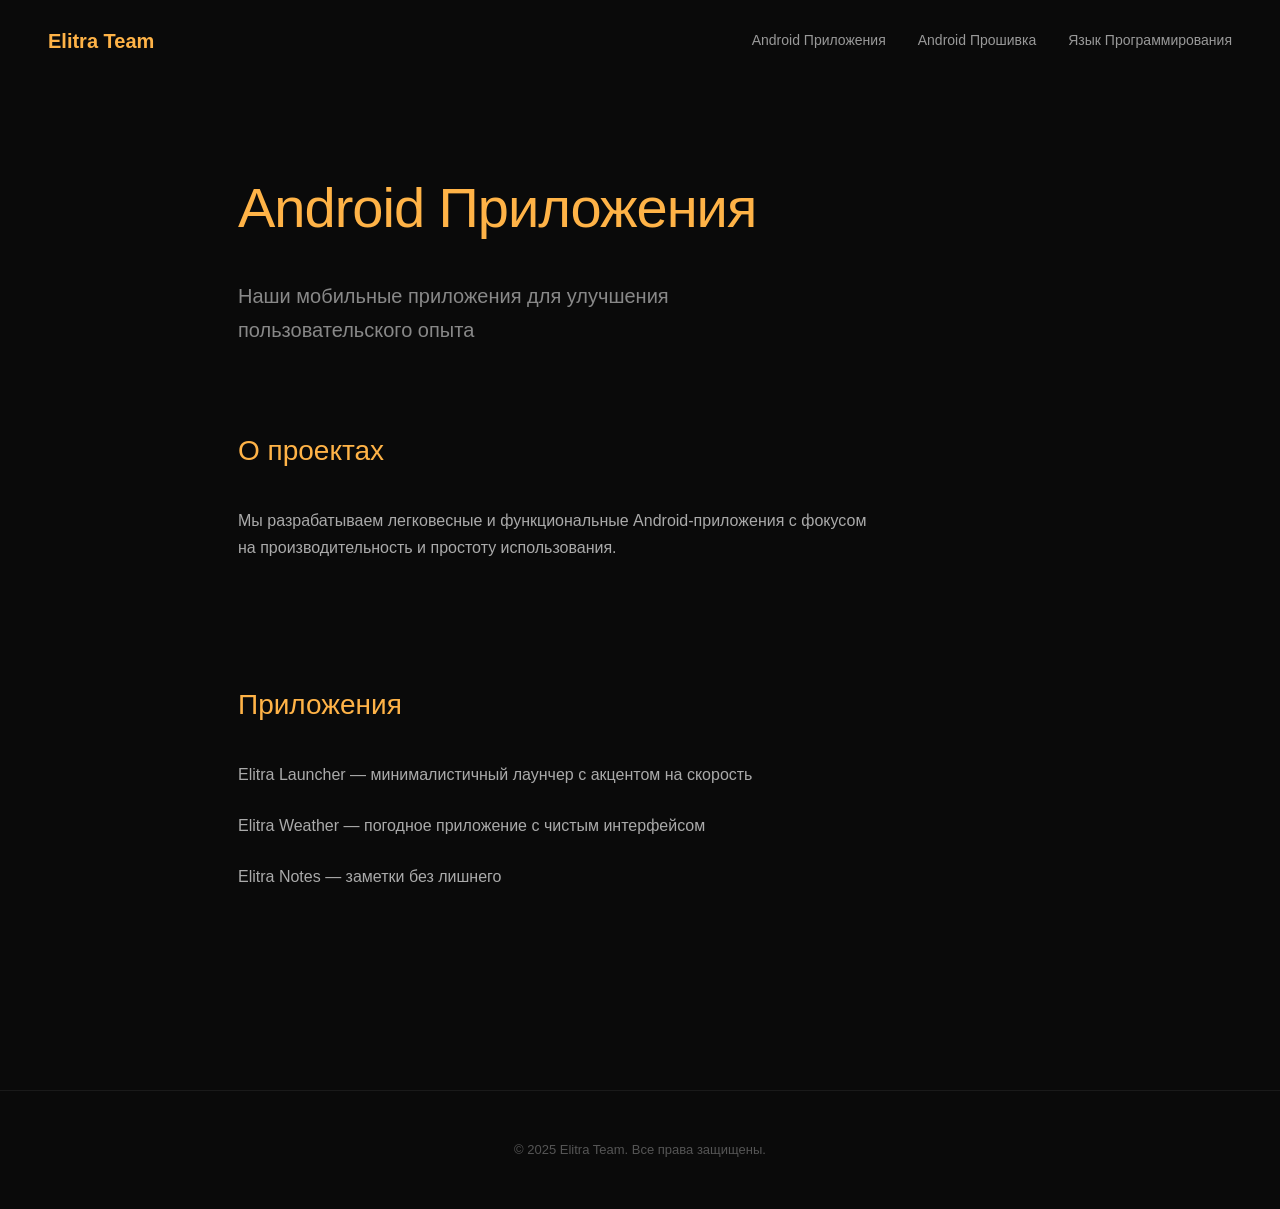
==== elitra_android-apps/index.html @ d1e47b03 "update branch" ====
<!DOCTYPE html>
<html lang="ru">
<head>
    <meta charset="UTF-8">
    <meta name="viewport" content="width=device-width, initial-scale=1.0">
    <title>Android Приложения — Elitra Team</title>
    <style>
        * {
            margin: 0;
            padding: 0;
            box-sizing: border-box;
        }

        body {
            font-family: -apple-system, BlinkMacSystemFont, 'Segoe UI', Roboto, sans-serif;
            background-color: #0a0a0a;
            color: #e0e0e0;
            line-height: 1.7;
        }

        nav {
            position: fixed;
            top: 0;
            width: 100%;
            padding: 24px 48px;
            display: flex;
            justify-content: space-between;
            align-items: center;
            background-color: #0a0a0a;
            z-index: 100;
        }

        .logo {
            font-size: 20px;
            font-weight: 600;
            color: #ffb347;
            text-decoration: none;
        }

        .nav-links {
            display: flex;
            gap: 32px;
        }

        .nav-links a {
            color: #999;
            text-decoration: none;
            font-size: 14px;
            transition: color 0.2s;
        }

        .nav-links a:hover {
            color: #ffb347;
        }

        main {
            padding: 160px 48px 80px;
            max-width: 900px;
            margin: 0 auto;
        }

        h1 {
            font-size: 56px;
            font-weight: 300;
            color: #ffb347;
            margin-bottom: 24px;
            letter-spacing: -1px;
        }

        .subtitle {
            font-size: 20px;
            color: #888;
            font-weight: 300;
            margin-bottom: 80px;
            max-width: 600px;
        }

        section {
            margin-bottom: 120px;
        }

        h2 {
            font-size: 28px;
            font-weight: 400;
            color: #ffb347;
            margin-bottom: 32px;
        }

        p {
            font-size: 16px;
            color: #aaa;
            margin-bottom: 24px;
            max-width: 650px;
            font-weight: 300;
        }

        footer {
            padding: 48px;
            text-align: center;
            color: #555;
            font-size: 13px;
            border-top: 1px solid #1a1a1a;
        }

        @media (max-width: 768px) {
            nav {
                padding: 20px 24px;
            }

            .nav-links {
                gap: 20px;
            }

            main {
                padding: 120px 24px 60px;
            }

            h1 {
                font-size: 40px;
            }

            .subtitle {
                font-size: 18px;
            }
        }
    </style>
</head>
<body>
    <nav>
        <a href="../index.html" class="logo">Elitra Team</a>
        <div class="nav-links">
            <a href="index.html">Android Приложения</a>
            <a href="../elitra_android-system/index.html">Android Прошивка</a>
            <a href="../elitra_programming-language/index.html">Язык Программирования</a>
        </div>
    </nav>

    <main>
        <h1>Android Приложения</h1>
        <p class="subtitle">Наши мобильные приложения для улучшения пользовательского опыта</p>

        <section>
            <h2>О проектах</h2>
            <p>Мы разрабатываем легковесные и функциональные Android-приложения с фокусом на производительность и простоту использования.</p>
        </section>

        <section>
            <h2>Приложения</h2>
            <p>Elitra Launcher — минималистичный лаунчер с акцентом на скорость</p>
            <p>Elitra Weather — погодное приложение с чистым интерфейсом</p>
            <p>Elitra Notes — заметки без лишнего</p>
        </section>
    </main>

    <footer>
        © 2025 Elitra Team. Все права защищены.
    </footer>
</body>
</html>
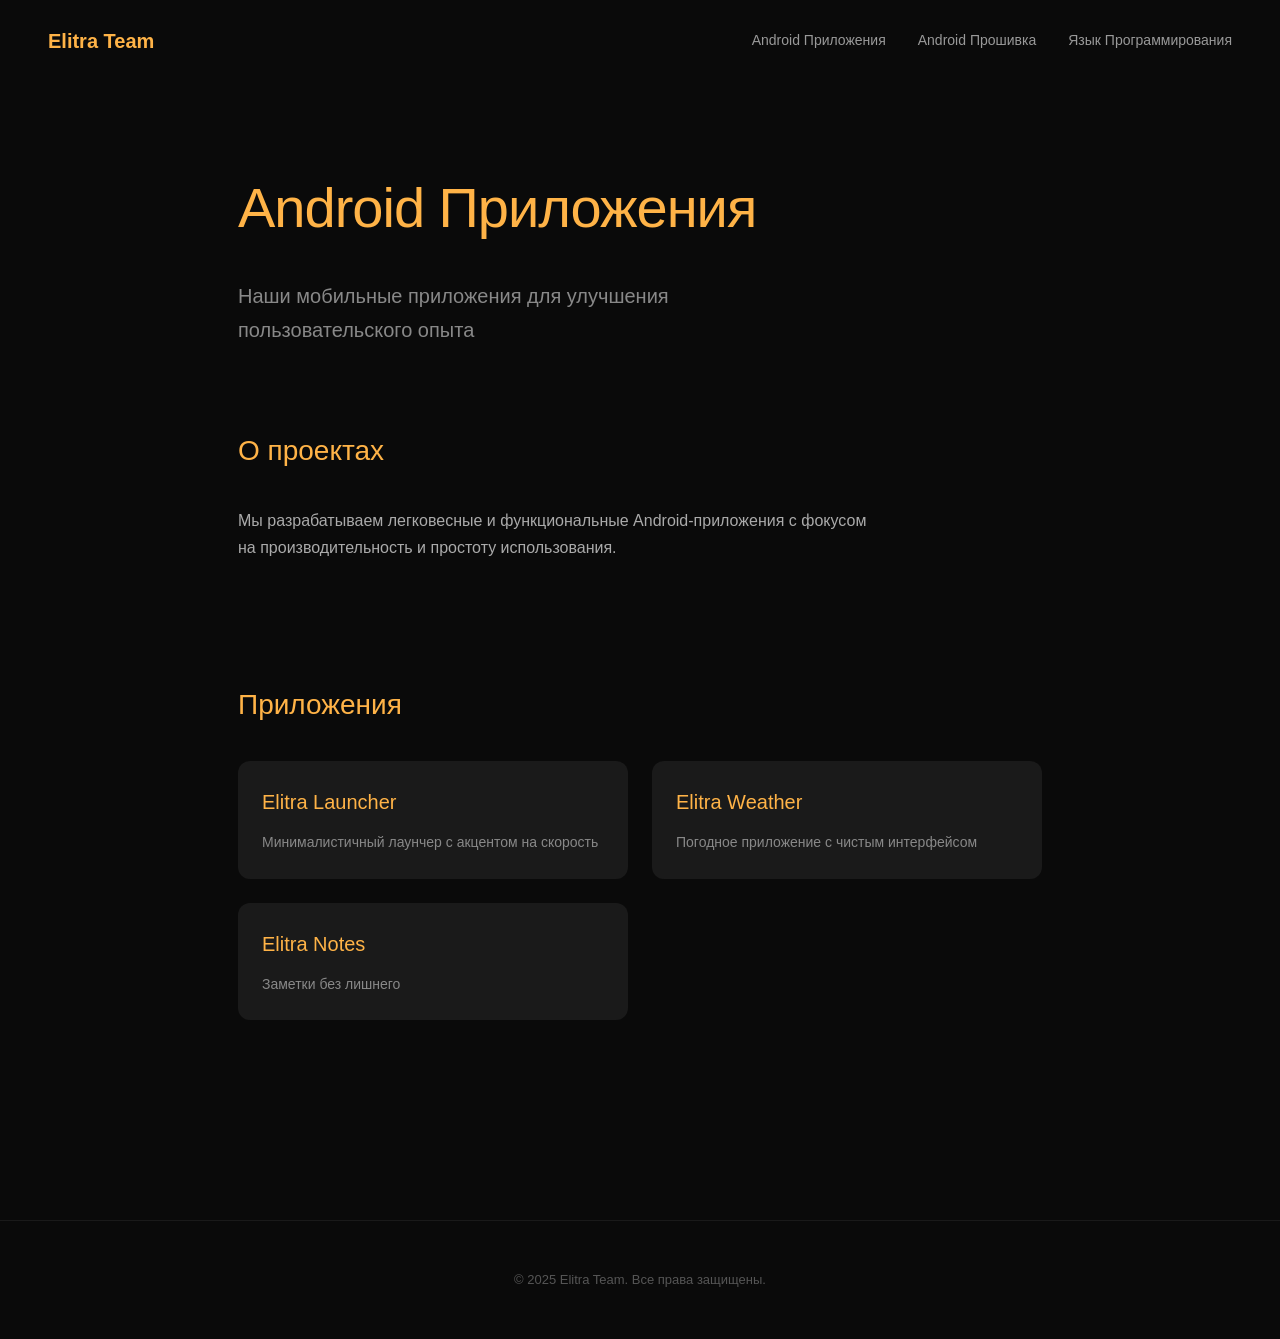
==== commit 9ec370cf: "Update website with grid layout for app catalog and development status - Modified elitra_android-app" ====
--- a/elitra_android-apps/index.html
+++ b/elitra_android-apps/index.html
@@ -94,6 +94,39 @@
             font-weight: 300;
         }
 
+        .apps-grid {
+            display: grid;
+            grid-template-columns: repeat(auto-fill, minmax(280px, 1fr));
+            gap: 24px;
+            margin-top: 32px;
+        }
+
+        .app-card {
+            background-color: #1a1a1a;
+            border-radius: 12px;
+            padding: 24px;
+            transition: transform 0.2s, box-shadow 0.2s;
+        }
+
+        .app-card:hover {
+            transform: translateY(-4px);
+            box-shadow: 0 8px 24px rgba(255, 179, 71, 0.1);
+        }
+
+        .app-card h3 {
+            font-size: 20px;
+            font-weight: 500;
+            color: #ffb347;
+            margin-bottom: 12px;
+        }
+
+        .app-card p {
+            font-size: 14px;
+            color: #888;
+            margin-bottom: 0;
+            max-width: none;
+        }
+
         footer {
             padding: 48px;
             text-align: center;
@@ -146,9 +179,20 @@
 
         <section>
             <h2>Приложения</h2>
-            <p>Elitra Launcher — минималистичный лаунчер с акцентом на скорость</p>
-            <p>Elitra Weather — погодное приложение с чистым интерфейсом</p>
-            <p>Elitra Notes — заметки без лишнего</p>
+            <div class="apps-grid">
+                <div class="app-card">
+                    <h3>Elitra Launcher</h3>
+                    <p>Минималистичный лаунчер с акцентом на скорость</p>
+                </div>
+                <div class="app-card">
+                    <h3>Elitra Weather</h3>
+                    <p>Погодное приложение с чистым интерфейсом</p>
+                </div>
+                <div class="app-card">
+                    <h3>Elitra Notes</h3>
+                    <p>Заметки без лишнего</p>
+                </div>
+            </div>
         </section>
     </main>
 
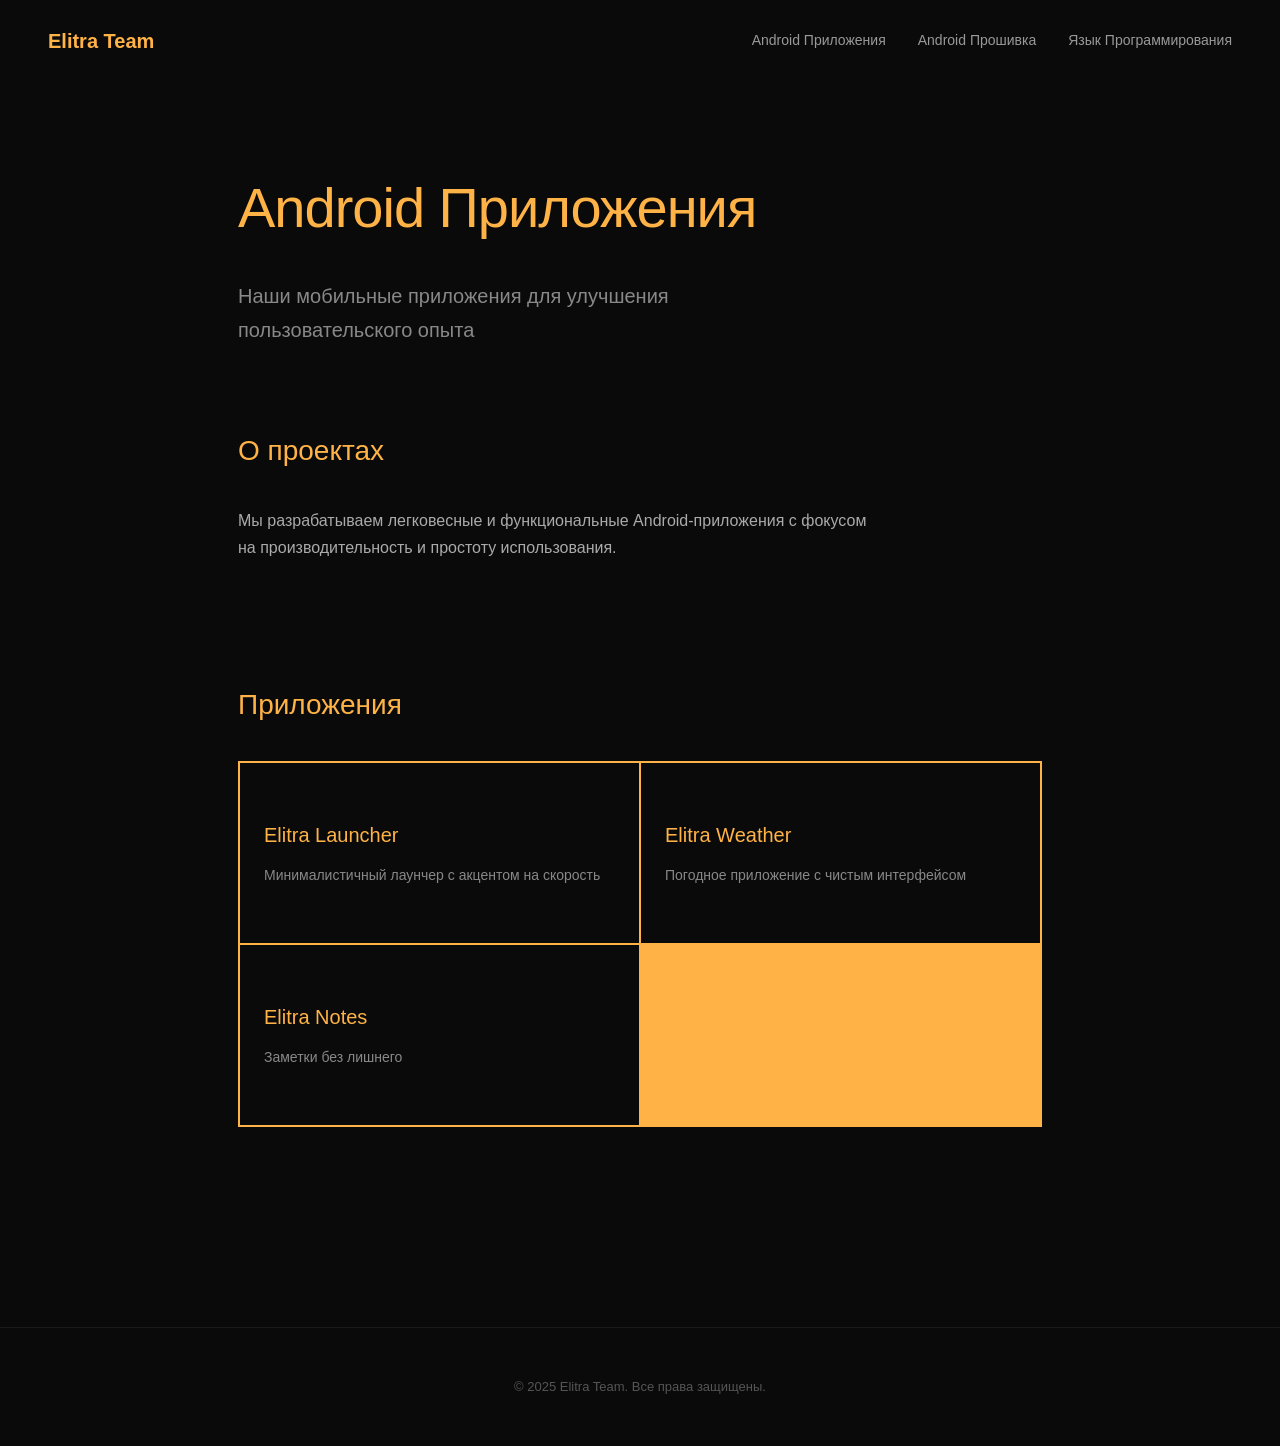
==== commit 0224b804: "update branch" ====
--- a/elitra_android-apps/index.html
+++ b/elitra_android-apps/index.html
@@ -97,30 +97,29 @@
         .apps-grid {
             display: grid;
             grid-template-columns: repeat(auto-fill, minmax(280px, 1fr));
-            gap: 24px;
+            gap: 2px;
             margin-top: 32px;
-        }
-
-        .app-card {
-            background-color: #1a1a1a;
-            border-radius: 12px;
-            padding: 24px;
-            transition: transform 0.2s, box-shadow 0.2s;
-        }
-
-        .app-card:hover {
-            transform: translateY(-4px);
-            box-shadow: 0 8px 24px rgba(255, 179, 71, 0.1);
-        }
-
-        .app-card h3 {
+            background-color: #ffb347;
+            border: 2px solid #ffb347;
+        }
+
+        .app-item {
+            background-color: #0a0a0a;
+            padding: 32px 24px;
+            min-height: 180px;
+            display: flex;
+            flex-direction: column;
+            justify-content: center;
+        }
+
+        .app-item h3 {
             font-size: 20px;
             font-weight: 500;
             color: #ffb347;
             margin-bottom: 12px;
         }
 
-        .app-card p {
+        .app-item p {
             font-size: 14px;
             color: #888;
             margin-bottom: 0;
@@ -180,15 +179,15 @@
         <section>
             <h2>Приложения</h2>
             <div class="apps-grid">
-                <div class="app-card">
+                <div class="app-item">
                     <h3>Elitra Launcher</h3>
                     <p>Минималистичный лаунчер с акцентом на скорость</p>
                 </div>
-                <div class="app-card">
+                <div class="app-item">
                     <h3>Elitra Weather</h3>
                     <p>Погодное приложение с чистым интерфейсом</p>
                 </div>
-                <div class="app-card">
+                <div class="app-item">
                     <h3>Elitra Notes</h3>
                     <p>Заметки без лишнего</p>
                 </div>
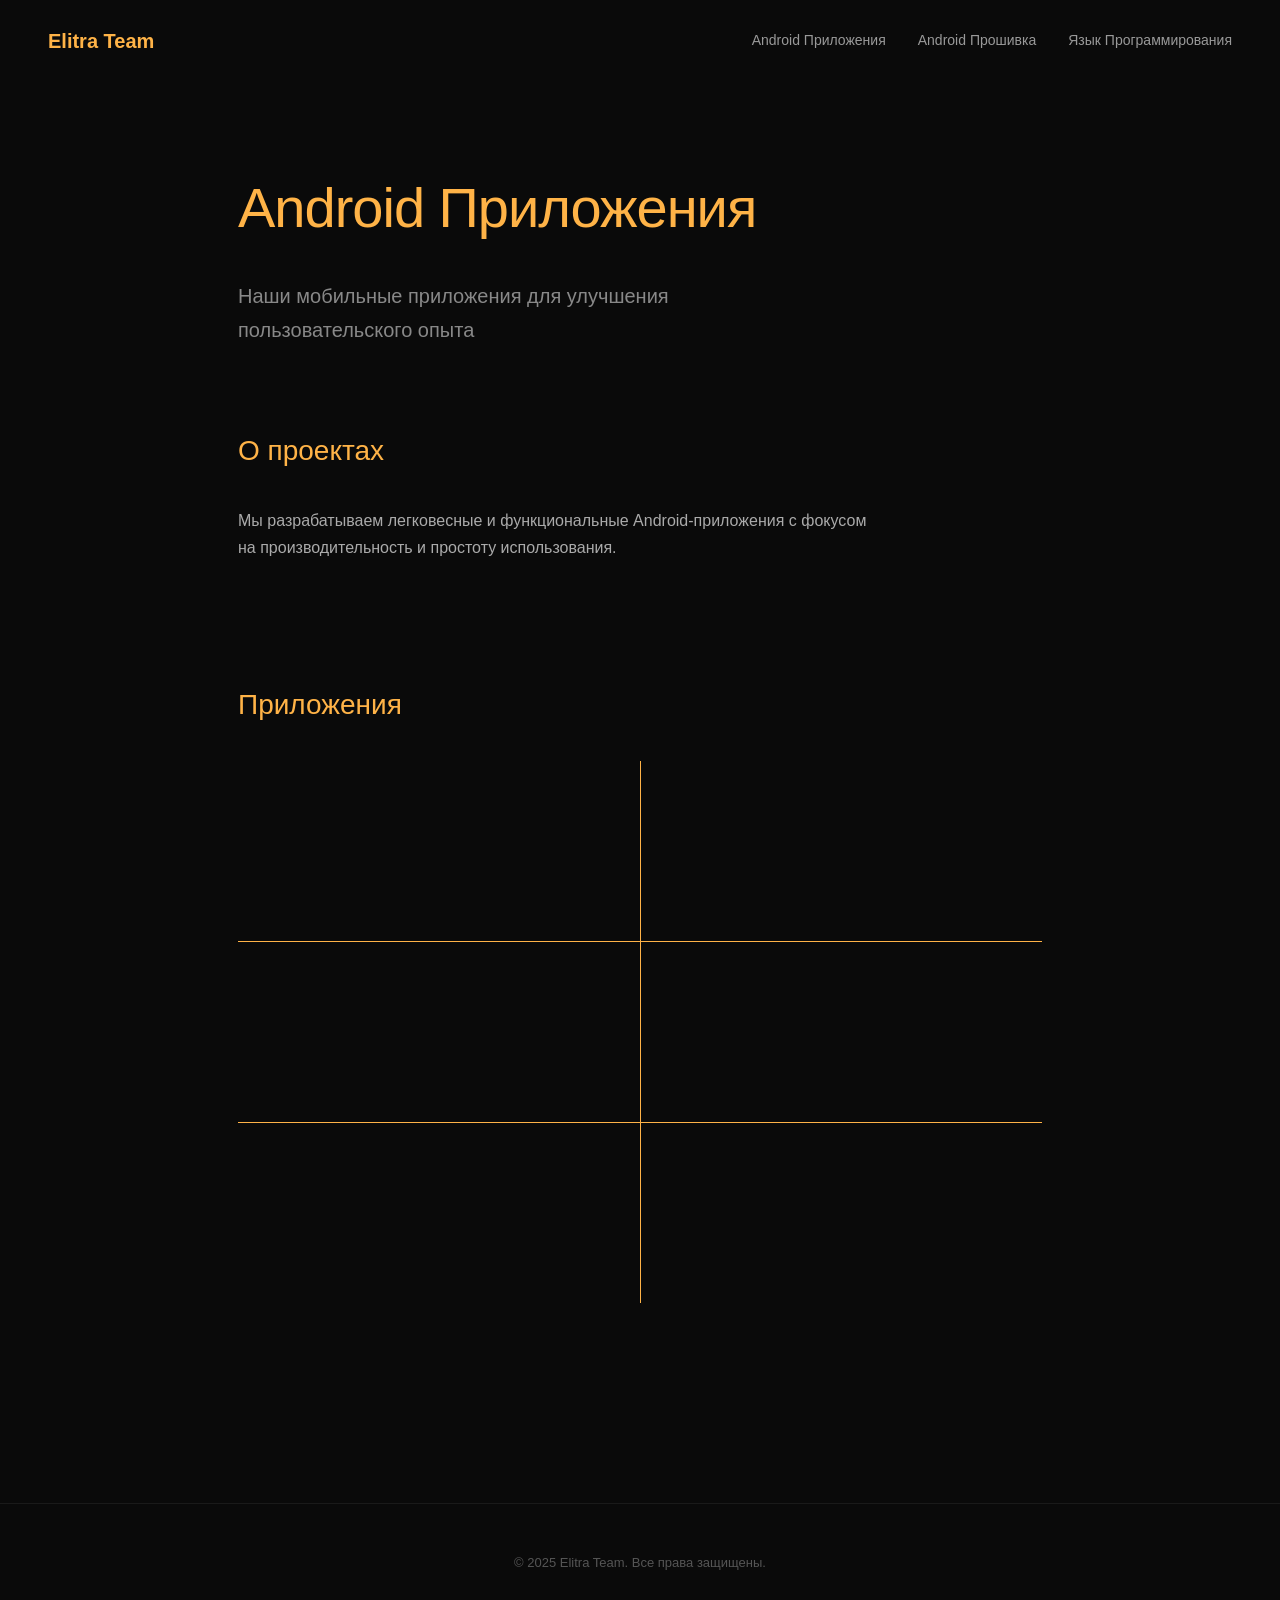
==== commit f5c3e39a: "update branch" ====
--- a/elitra_android-apps/index.html
+++ b/elitra_android-apps/index.html
@@ -97,10 +97,9 @@
         .apps-grid {
             display: grid;
             grid-template-columns: repeat(auto-fill, minmax(280px, 1fr));
-            gap: 2px;
+            gap: 1px;
             margin-top: 32px;
             background-color: #ffb347;
-            border: 2px solid #ffb347;
         }
 
         .app-item {
@@ -110,20 +109,6 @@
             display: flex;
             flex-direction: column;
             justify-content: center;
-        }
-
-        .app-item h3 {
-            font-size: 20px;
-            font-weight: 500;
-            color: #ffb347;
-            margin-bottom: 12px;
-        }
-
-        .app-item p {
-            font-size: 14px;
-            color: #888;
-            margin-bottom: 0;
-            max-width: none;
         }
 
         footer {
@@ -179,18 +164,12 @@
         <section>
             <h2>Приложения</h2>
             <div class="apps-grid">
-                <div class="app-item">
-                    <h3>Elitra Launcher</h3>
-                    <p>Минималистичный лаунчер с акцентом на скорость</p>
-                </div>
-                <div class="app-item">
-                    <h3>Elitra Weather</h3>
-                    <p>Погодное приложение с чистым интерфейсом</p>
-                </div>
-                <div class="app-item">
-                    <h3>Elitra Notes</h3>
-                    <p>Заметки без лишнего</p>
-                </div>
+                <div class="app-item"></div>
+                <div class="app-item"></div>
+                <div class="app-item"></div>
+                <div class="app-item"></div>
+                <div class="app-item"></div>
+                <div class="app-item"></div>
             </div>
         </section>
     </main>
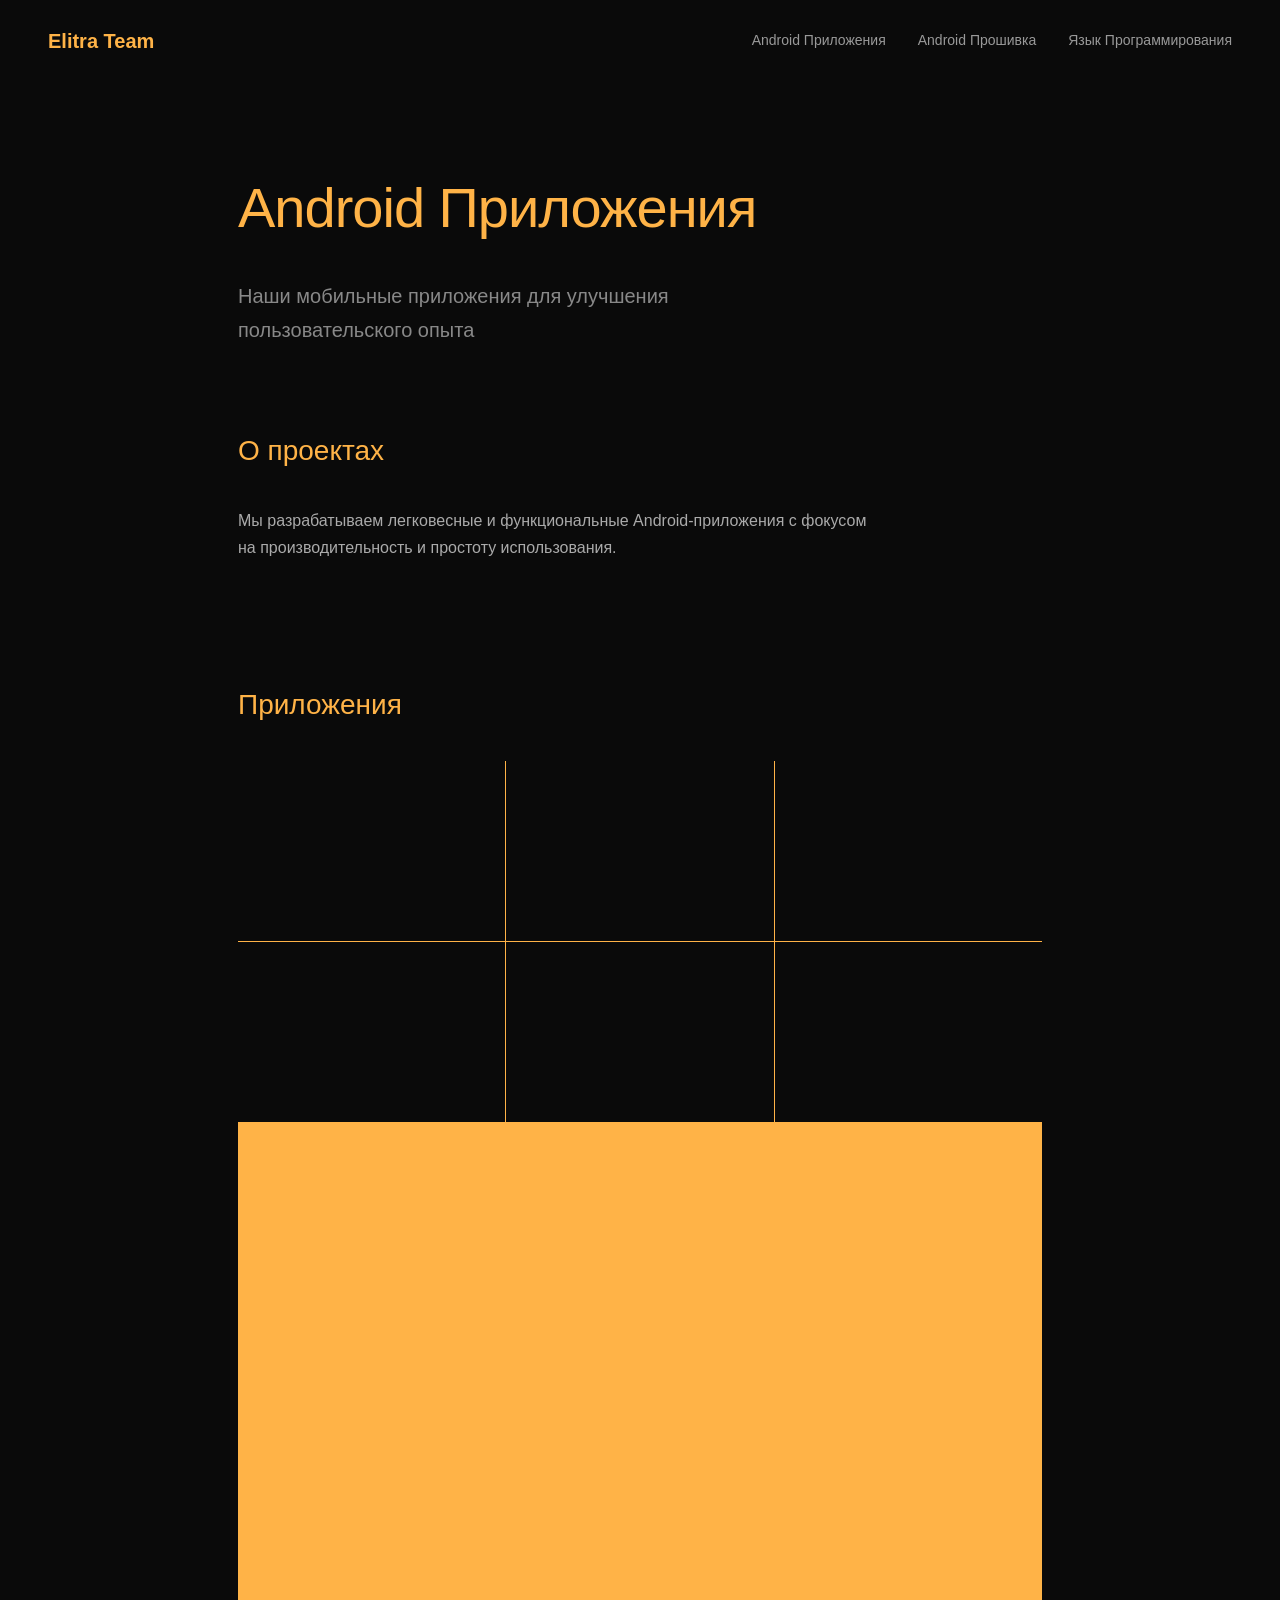
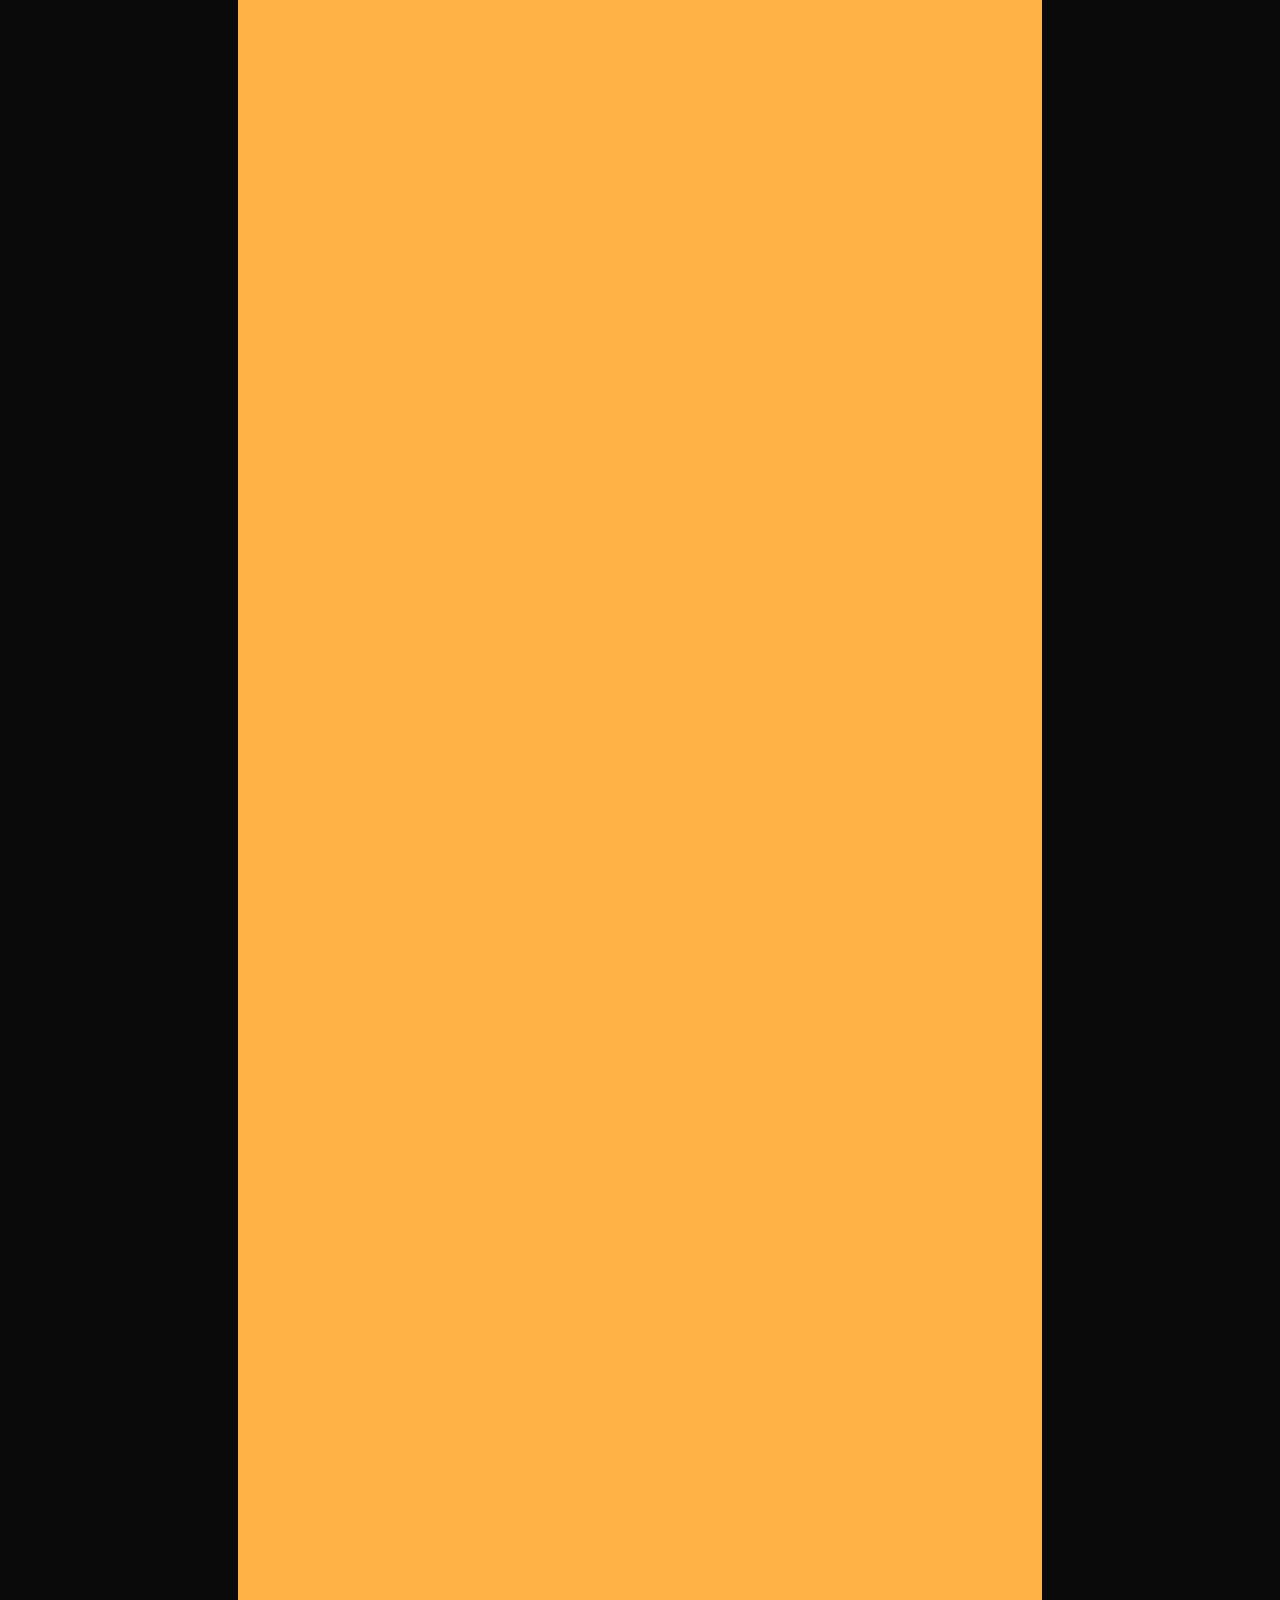
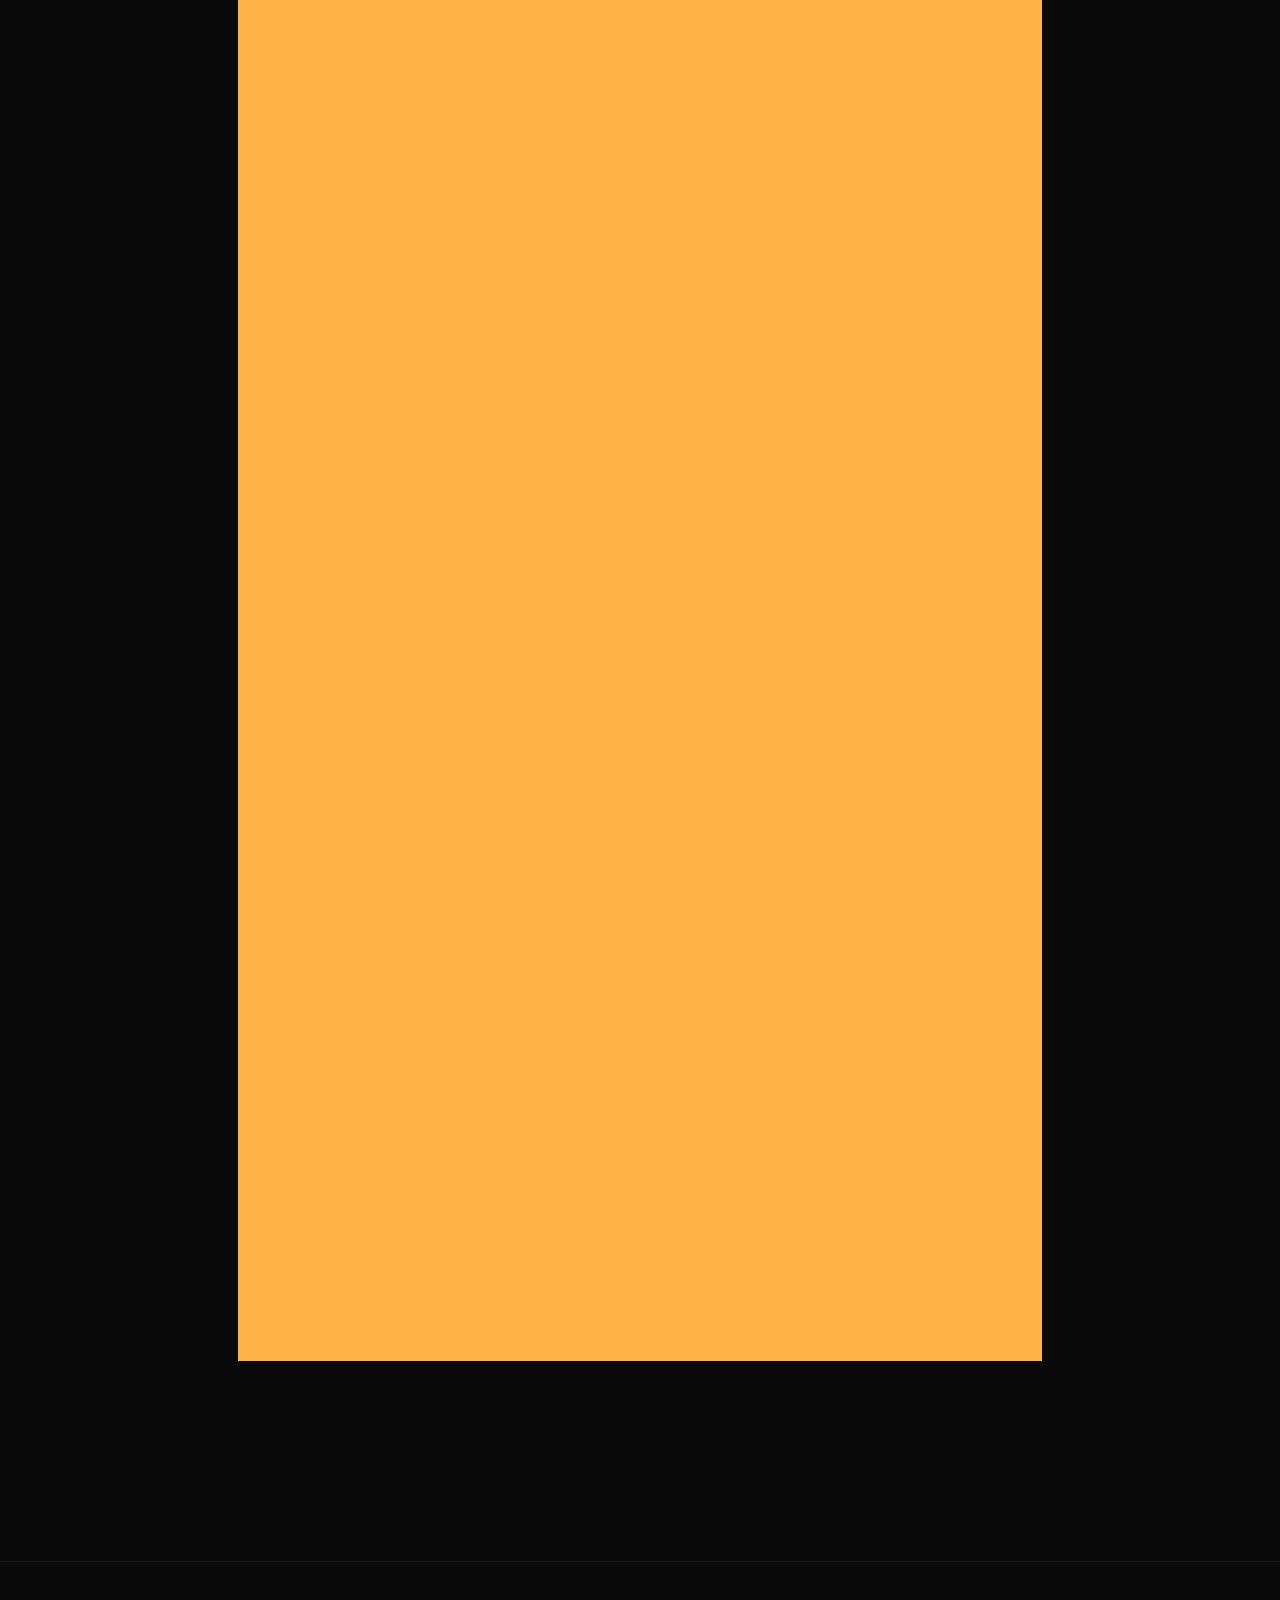
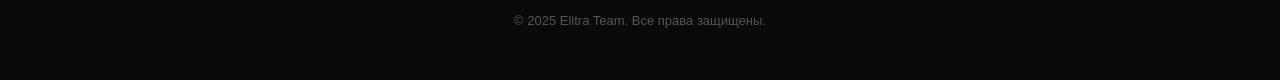
==== commit f725391a: "Update Android apps catalog grid to 3x21 layout - Modified elitra_android-apps/index.html to change " ====
--- a/elitra_android-apps/index.html
+++ b/elitra_android-apps/index.html
@@ -96,7 +96,8 @@
 
         .apps-grid {
             display: grid;
-            grid-template-columns: repeat(auto-fill, minmax(280px, 1fr));
+            grid-template-columns: repeat(3, 1fr);
+            grid-template-rows: repeat(21, 1fr);
             gap: 1px;
             margin-top: 32px;
             background-color: #ffb347;
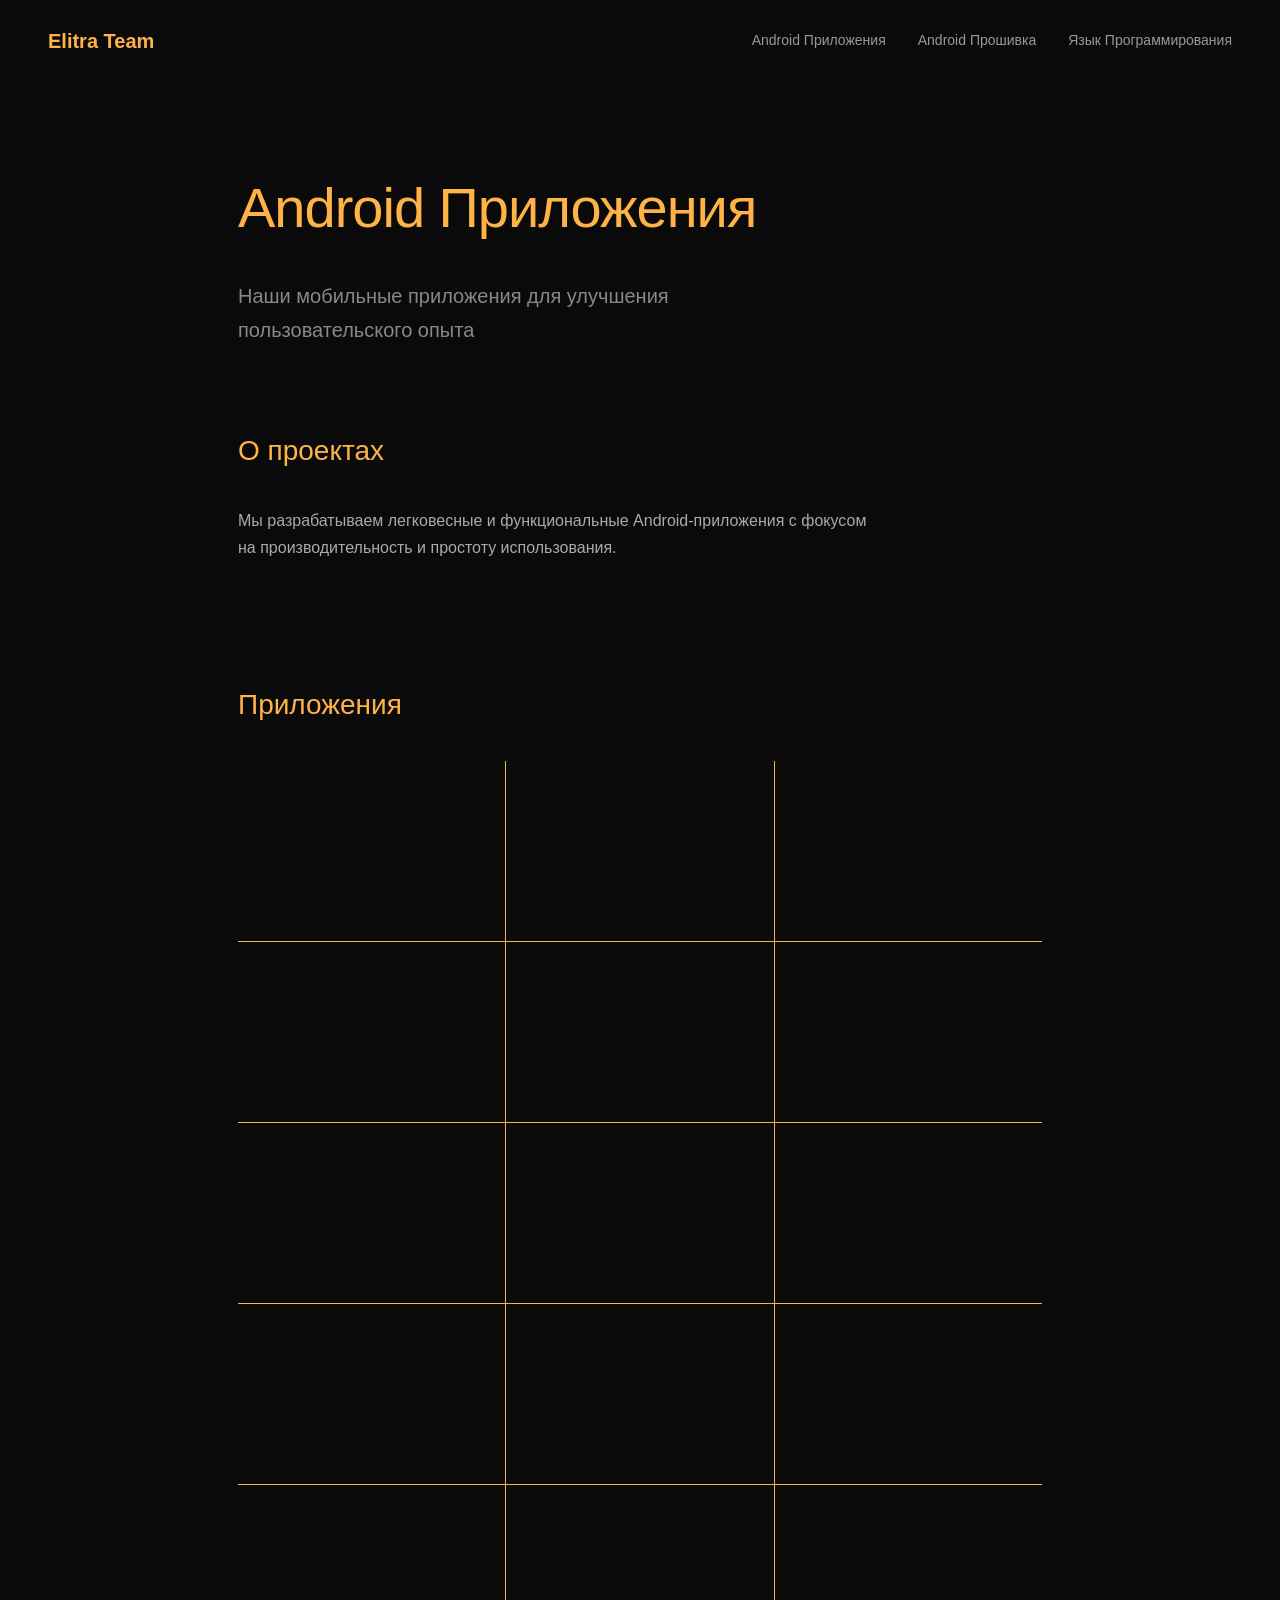
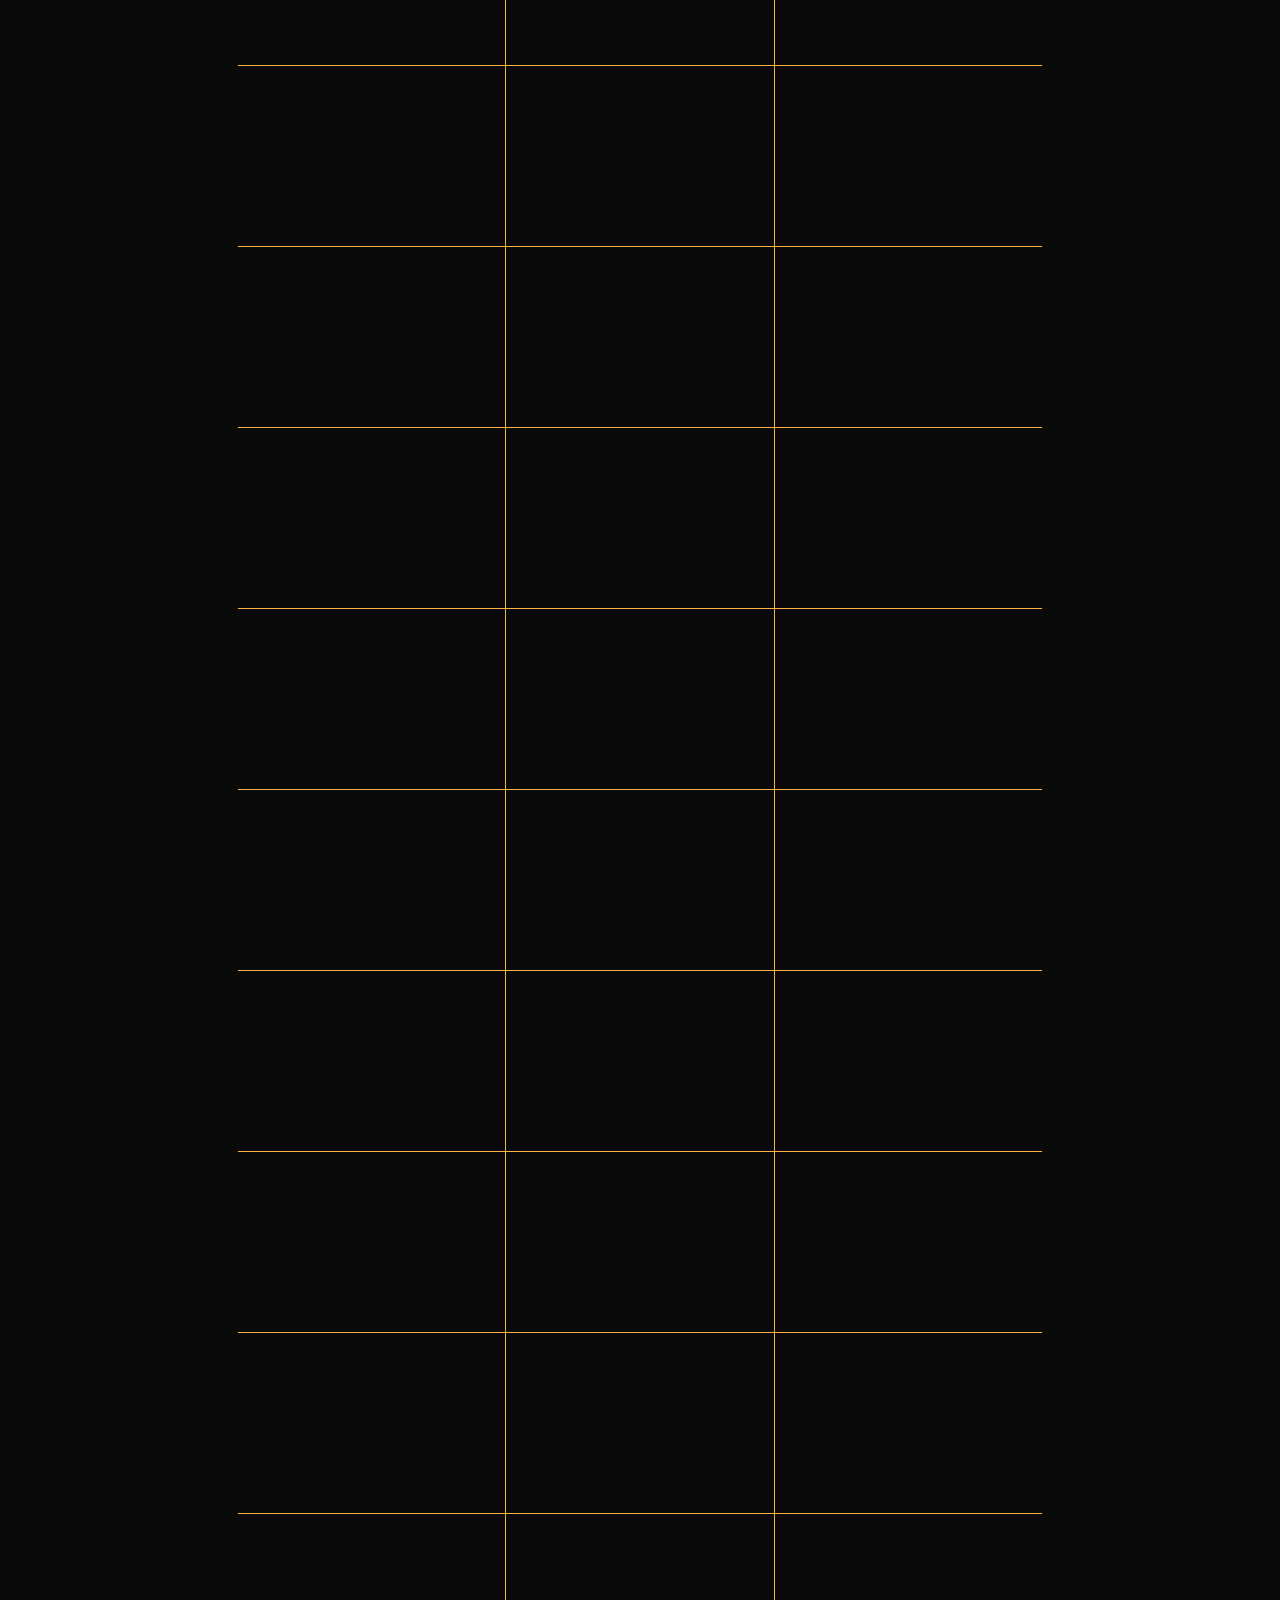
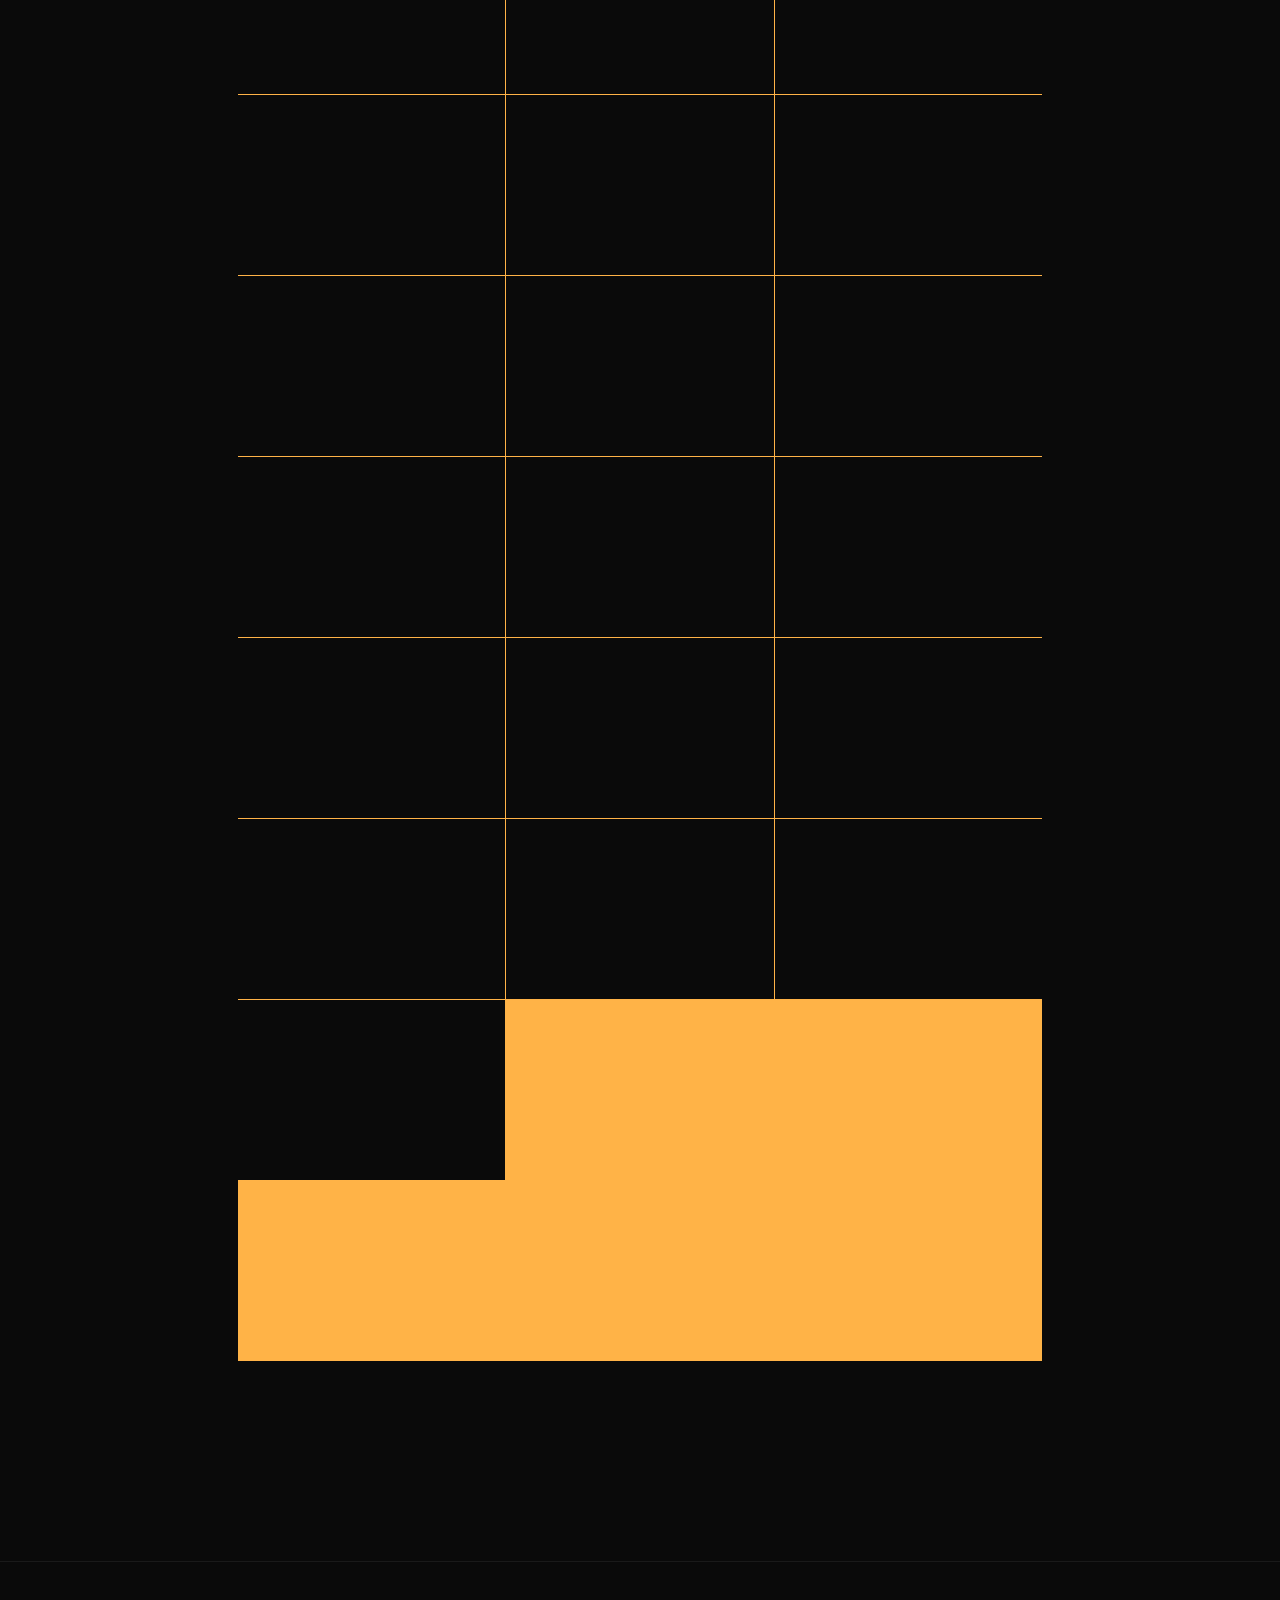
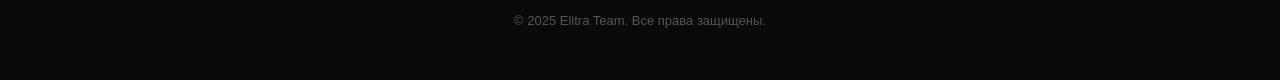
==== commit e0df389c: "Update index.html" ====
--- a/elitra_android-apps/index.html
+++ b/elitra_android-apps/index.html
@@ -171,6 +171,58 @@
                 <div class="app-item"></div>
                 <div class="app-item"></div>
                 <div class="app-item"></div>
+                <div class="app-item"></div>
+                <div class="app-item"></div>
+                <div class="app-item"></div>
+                <div class="app-item"></div>
+                <div class="app-item"></div>
+                <div class="app-item"></div>
+                <div class="app-item"></div>
+                <div class="app-item"></div>
+                <div class="app-item"></div>
+                <div class="app-item"></div>
+                <div class="app-item"></div>
+                <div class="app-item"></div>
+                <div class="app-item"></div>
+                <div class="app-item"></div>
+                <div class="app-item"></div>
+                <div class="app-item"></div>
+                <div class="app-item"></div>
+                <div class="app-item"></div>
+                <div class="app-item"></div>
+                <div class="app-item"></div>
+                <div class="app-item"></div>
+                <div class="app-item"></div>
+                <div class="app-item"></div>
+                <div class="app-item"></div>
+                <div class="app-item"></div>
+                <div class="app-item"></div>
+                <div class="app-item"></div>
+                <div class="app-item"></div>
+                <div class="app-item"></div>
+                <div class="app-item"></div>
+                <div class="app-item"></div>
+                <div class="app-item"></div>
+                <div class="app-item"></div>
+                <div class="app-item"></div>
+                <div class="app-item"></div>
+                <div class="app-item"></div>
+                <div class="app-item"></div>
+                <div class="app-item"></div>
+                <div class="app-item"></div>
+                <div class="app-item"></div>
+                <div class="app-item"></div>
+                <div class="app-item"></div>
+                <div class="app-item"></div>
+                <div class="app-item"></div>
+                <div class="app-item"></div>
+                <div class="app-item"></div>
+                <div class="app-item"></div>
+                <div class="app-item"></div>
+                <div class="app-item"></div>
+                <div class="app-item"></div>
+                <div class="app-item"></div>
+                <div class="app-item"></div>
             </div>
         </section>
     </main>
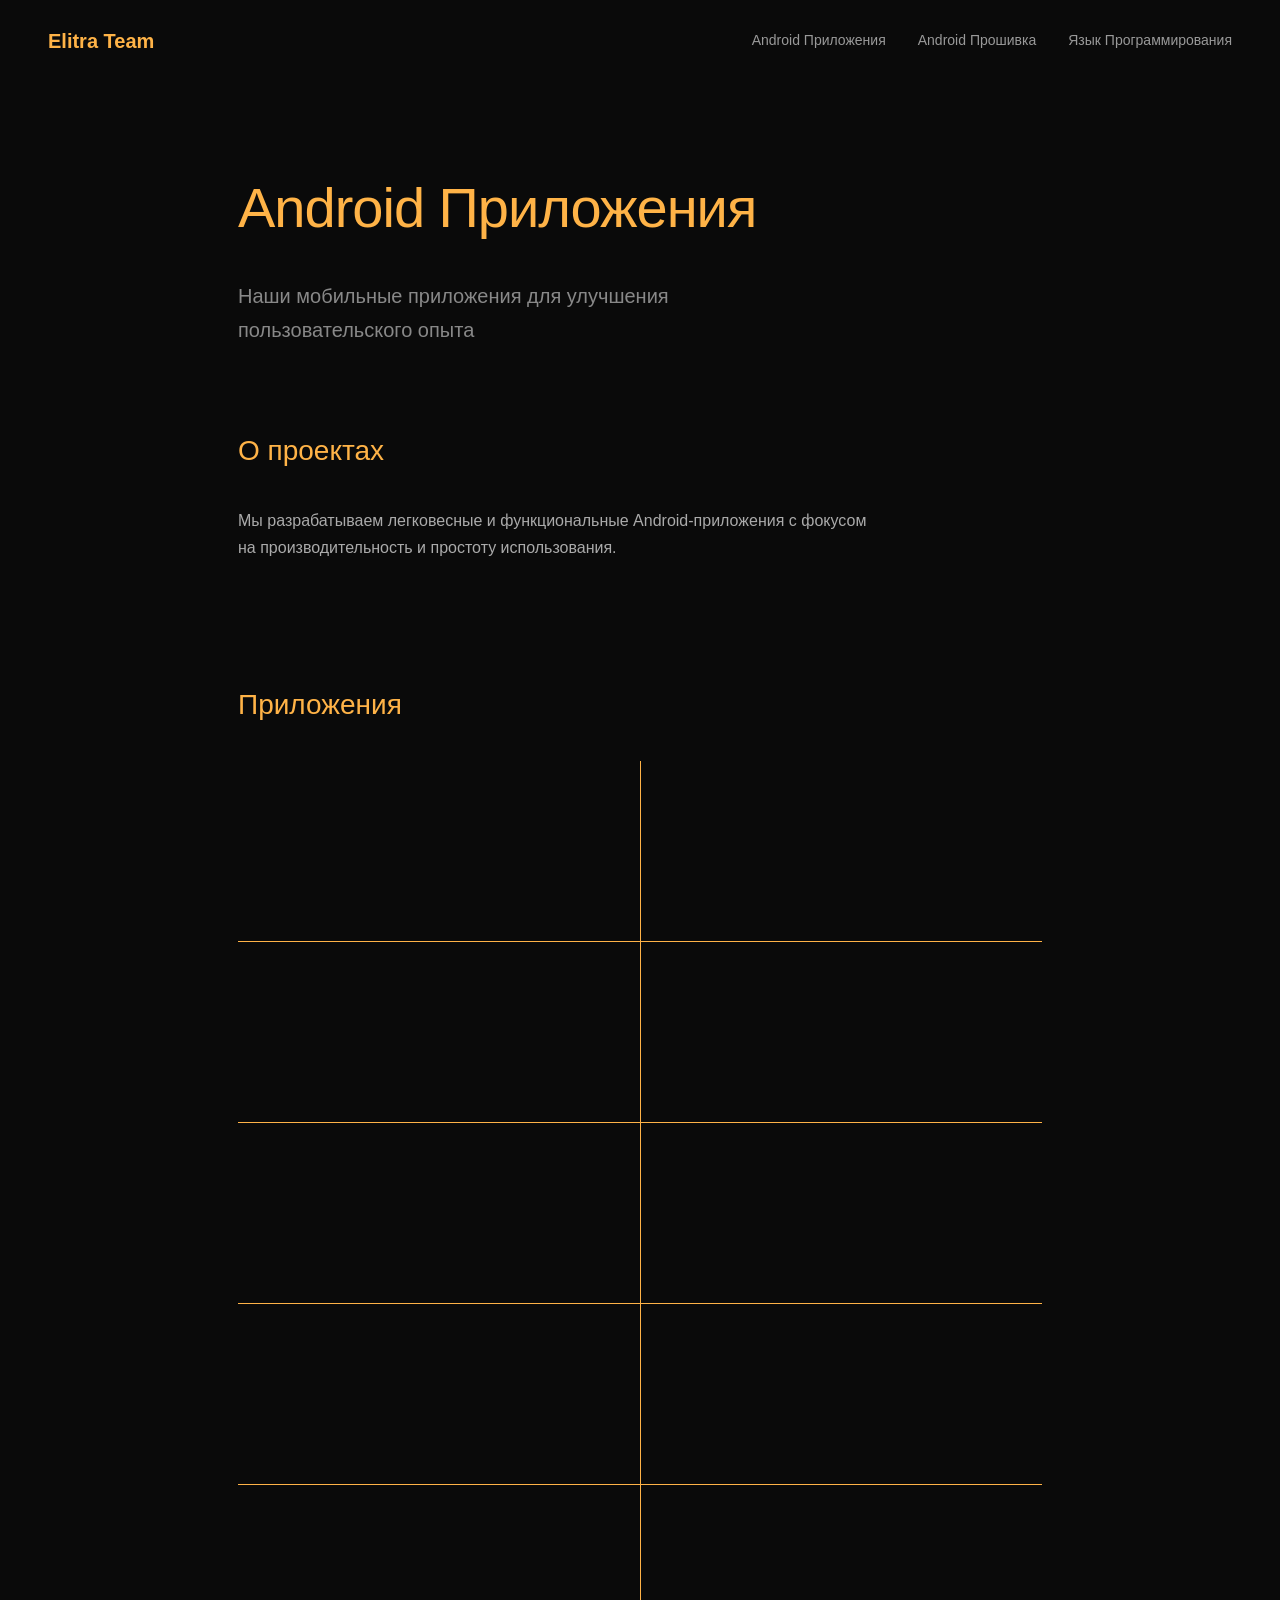
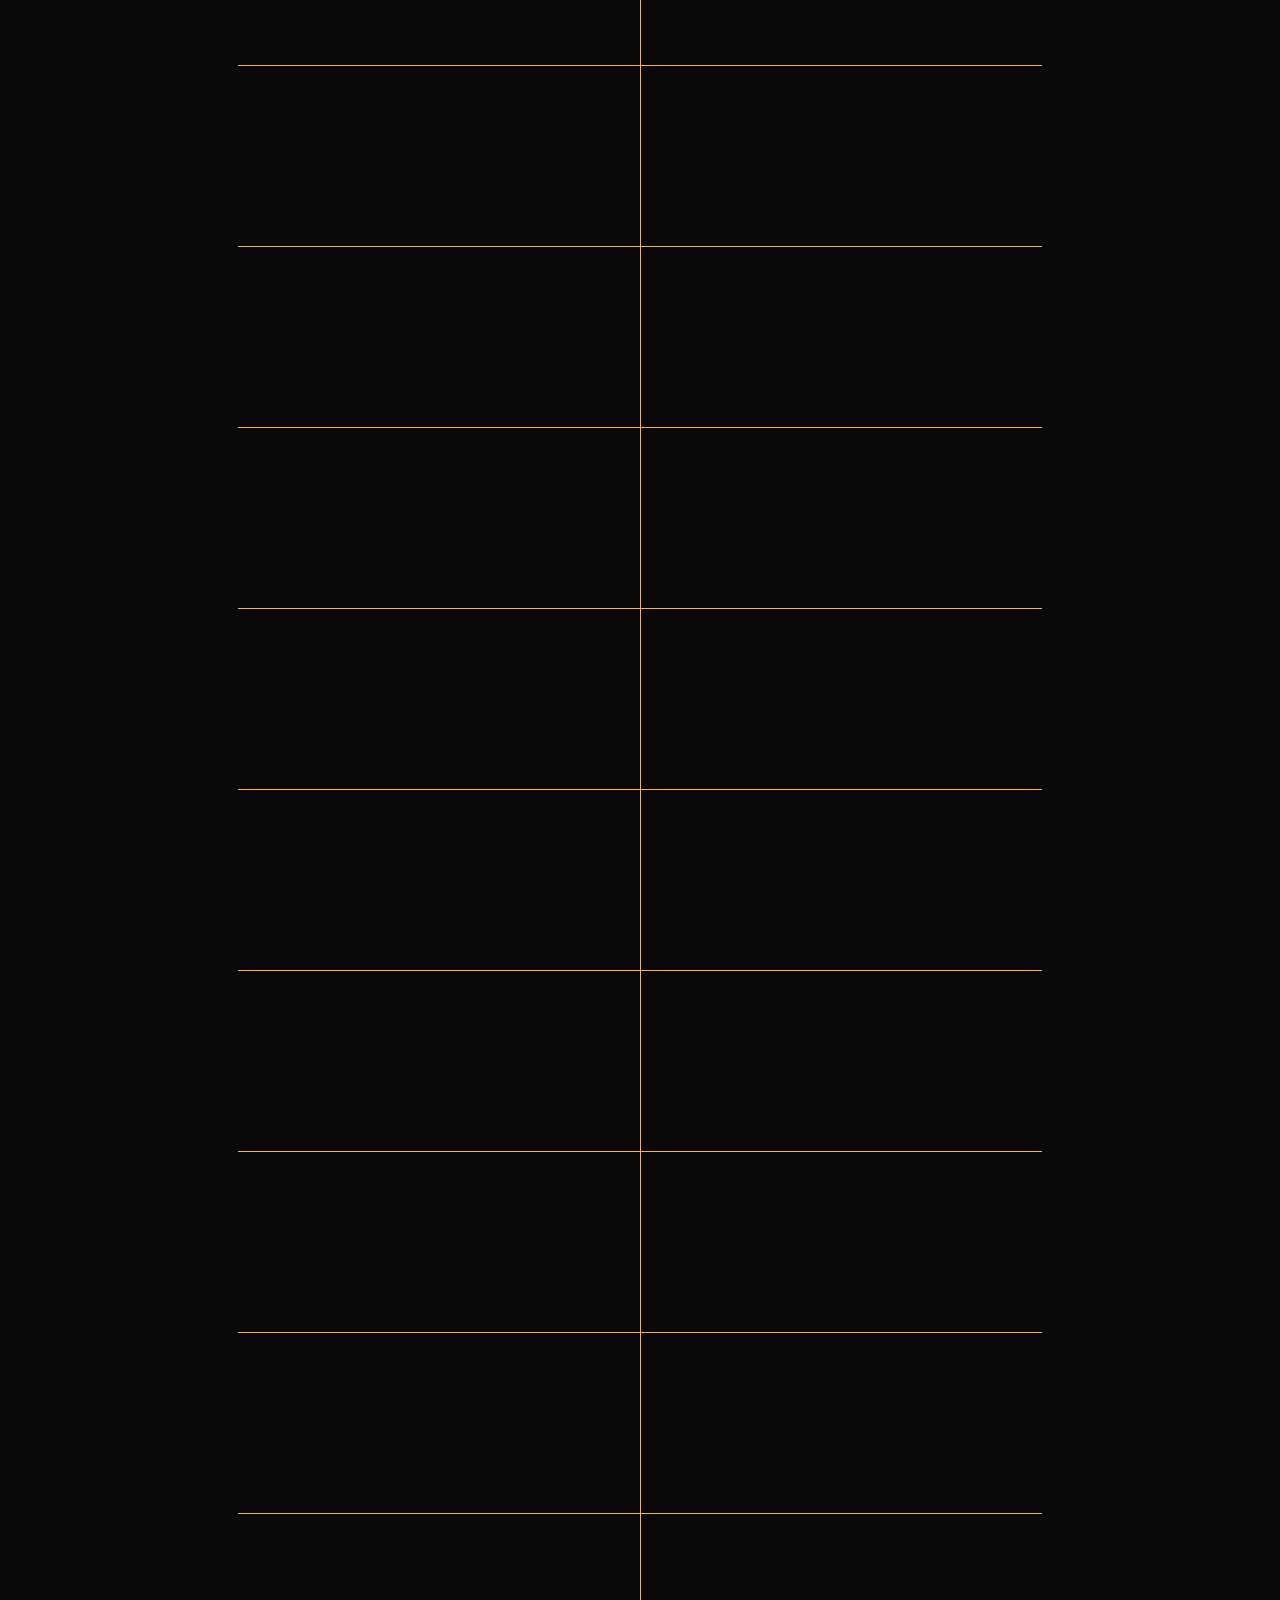
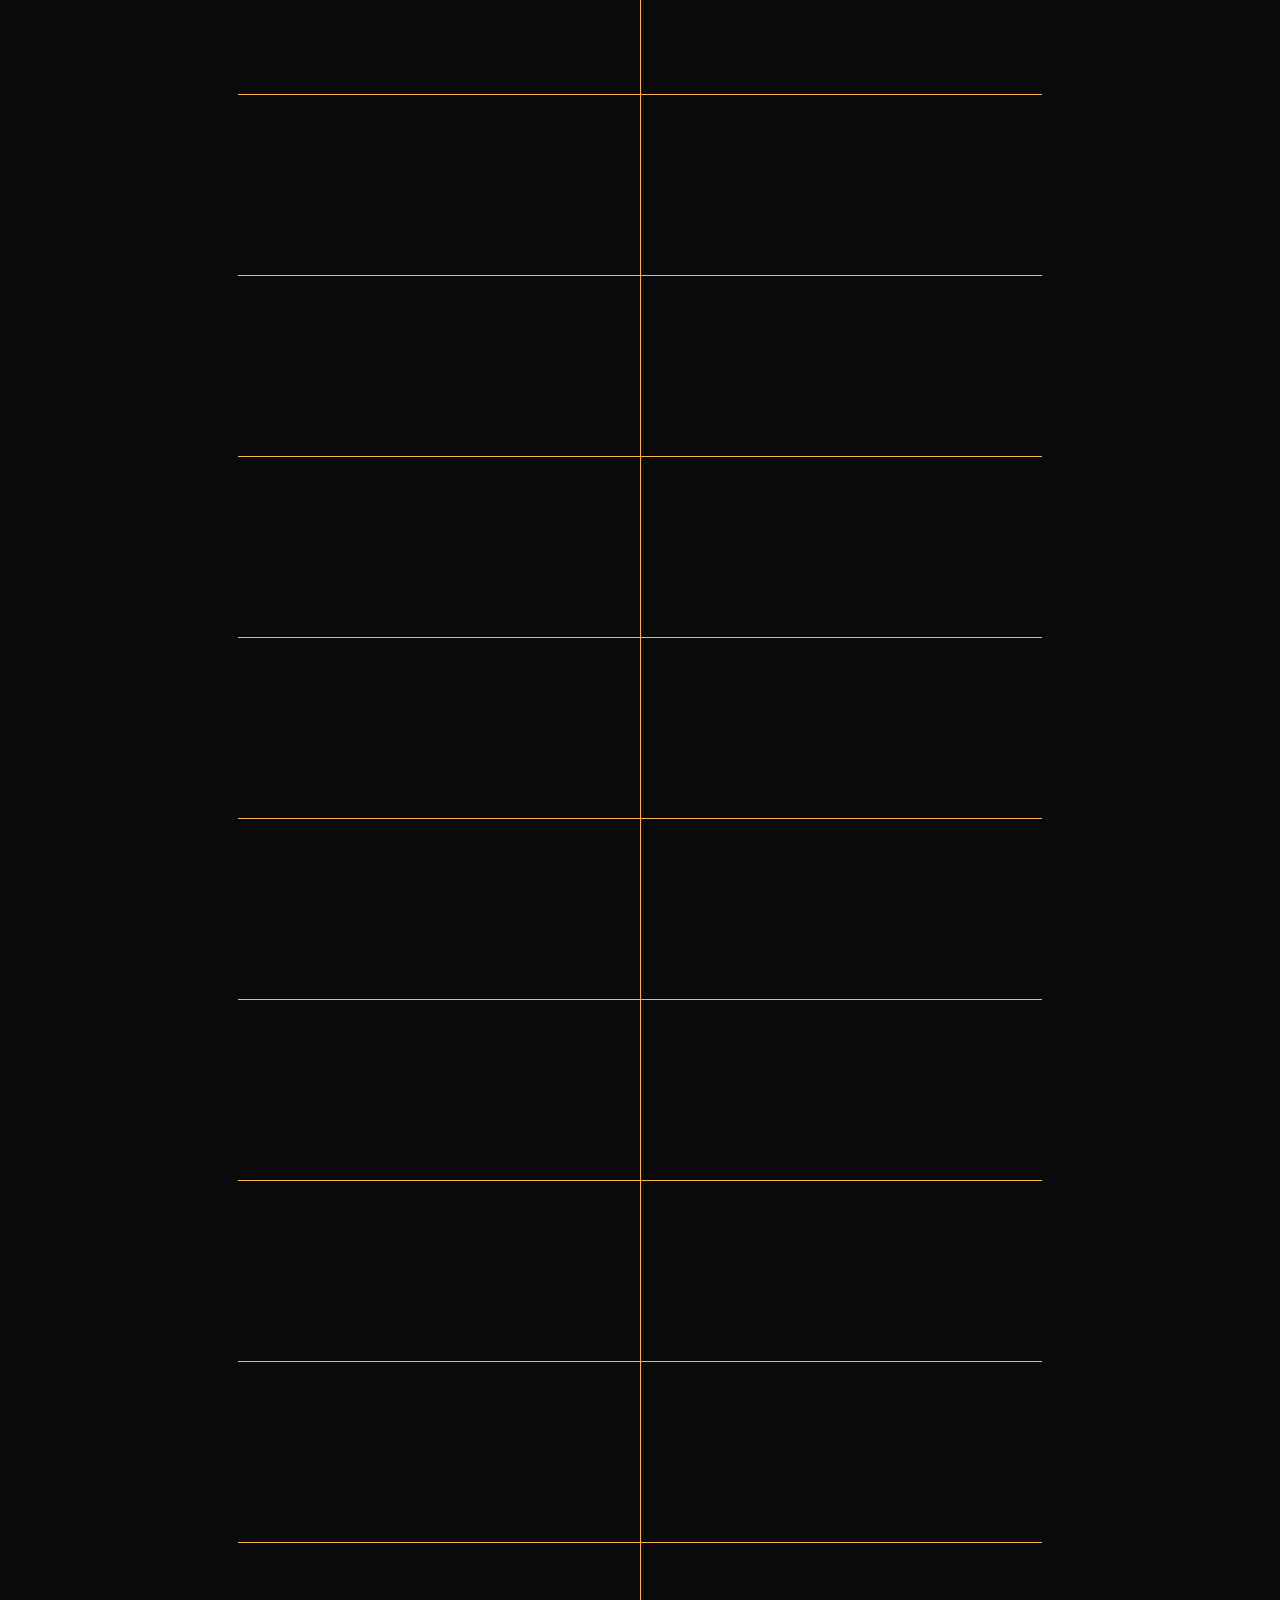
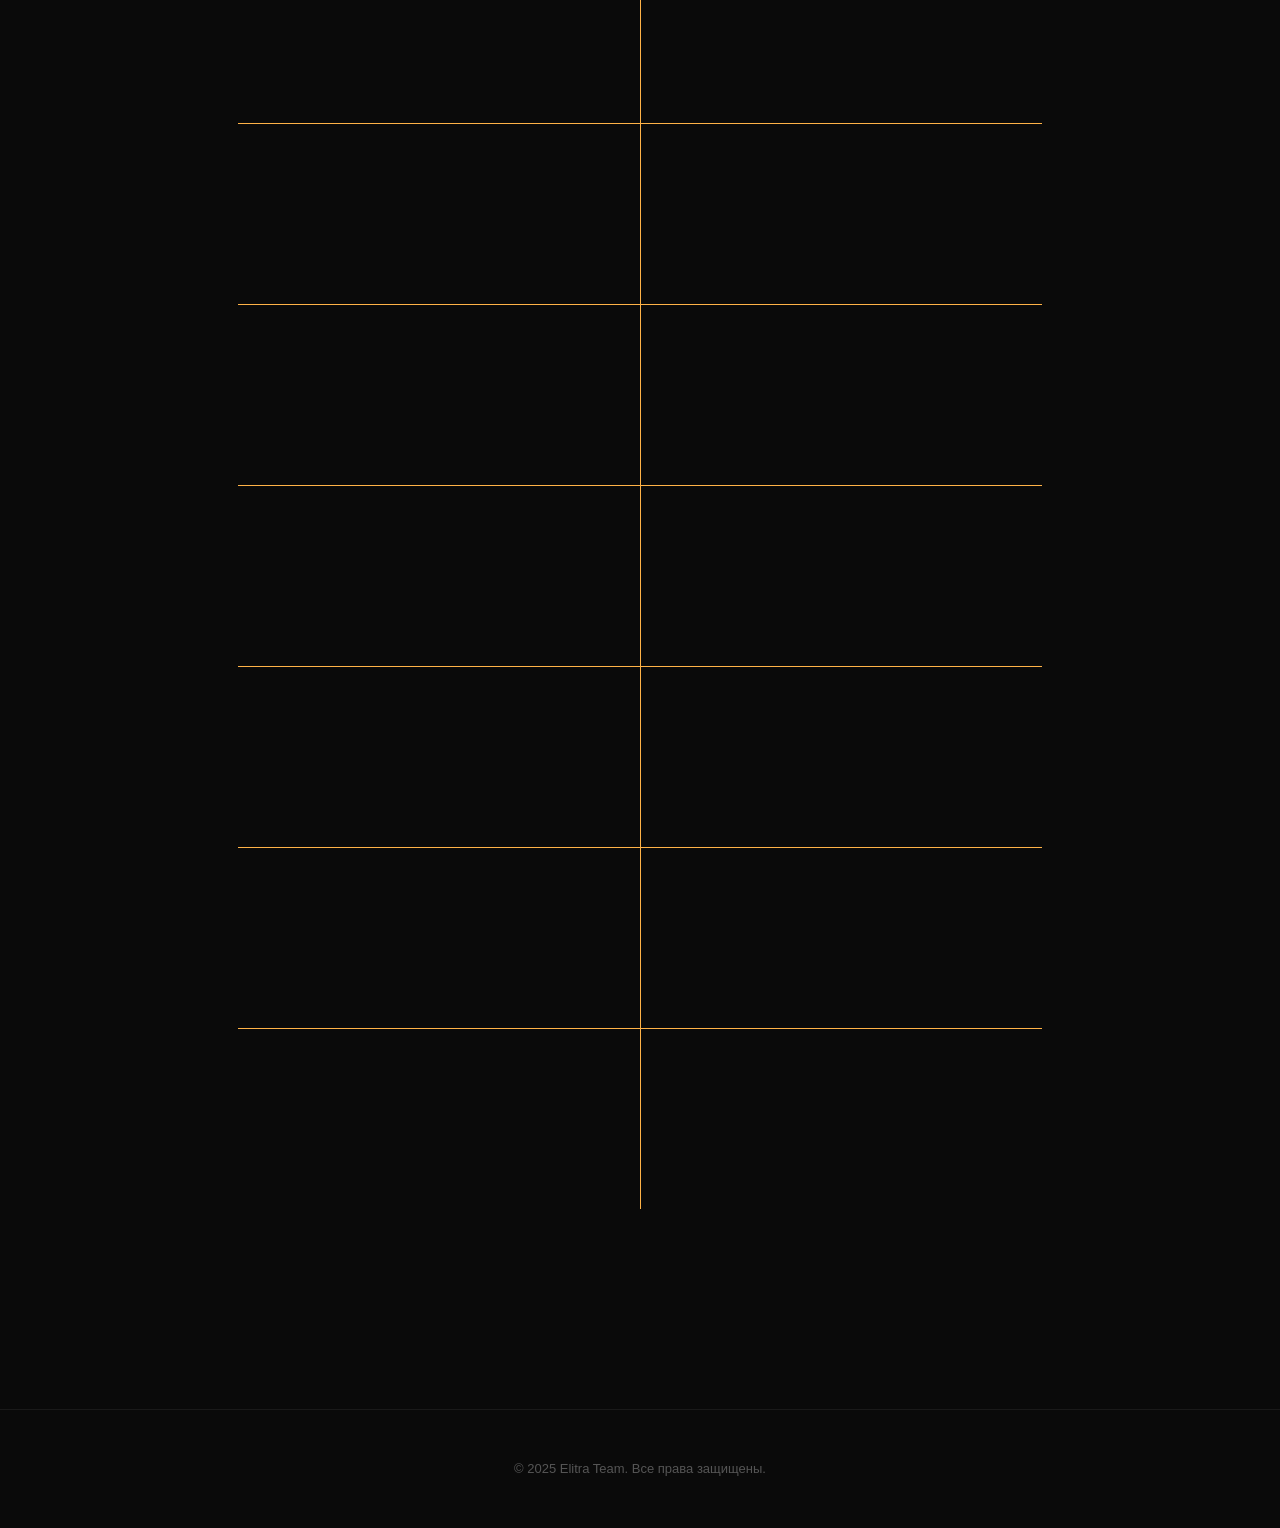
==== commit 951cee52: "Update index.html" ====
--- a/elitra_android-apps/index.html
+++ b/elitra_android-apps/index.html
@@ -96,8 +96,8 @@
 
         .apps-grid {
             display: grid;
-            grid-template-columns: repeat(3, 1fr);
-            grid-template-rows: repeat(21, 1fr);
+            grid-template-columns: repeat(2, 1fr);
+            grid-template-rows: repeat(20, 1fr);
             gap: 1px;
             margin-top: 32px;
             background-color: #ffb347;
@@ -105,7 +105,7 @@
 
         .app-item {
             background-color: #0a0a0a;
-            padding: 32px 24px;
+            padding: 48px 24px;
             min-height: 180px;
             display: flex;
             flex-direction: column;
